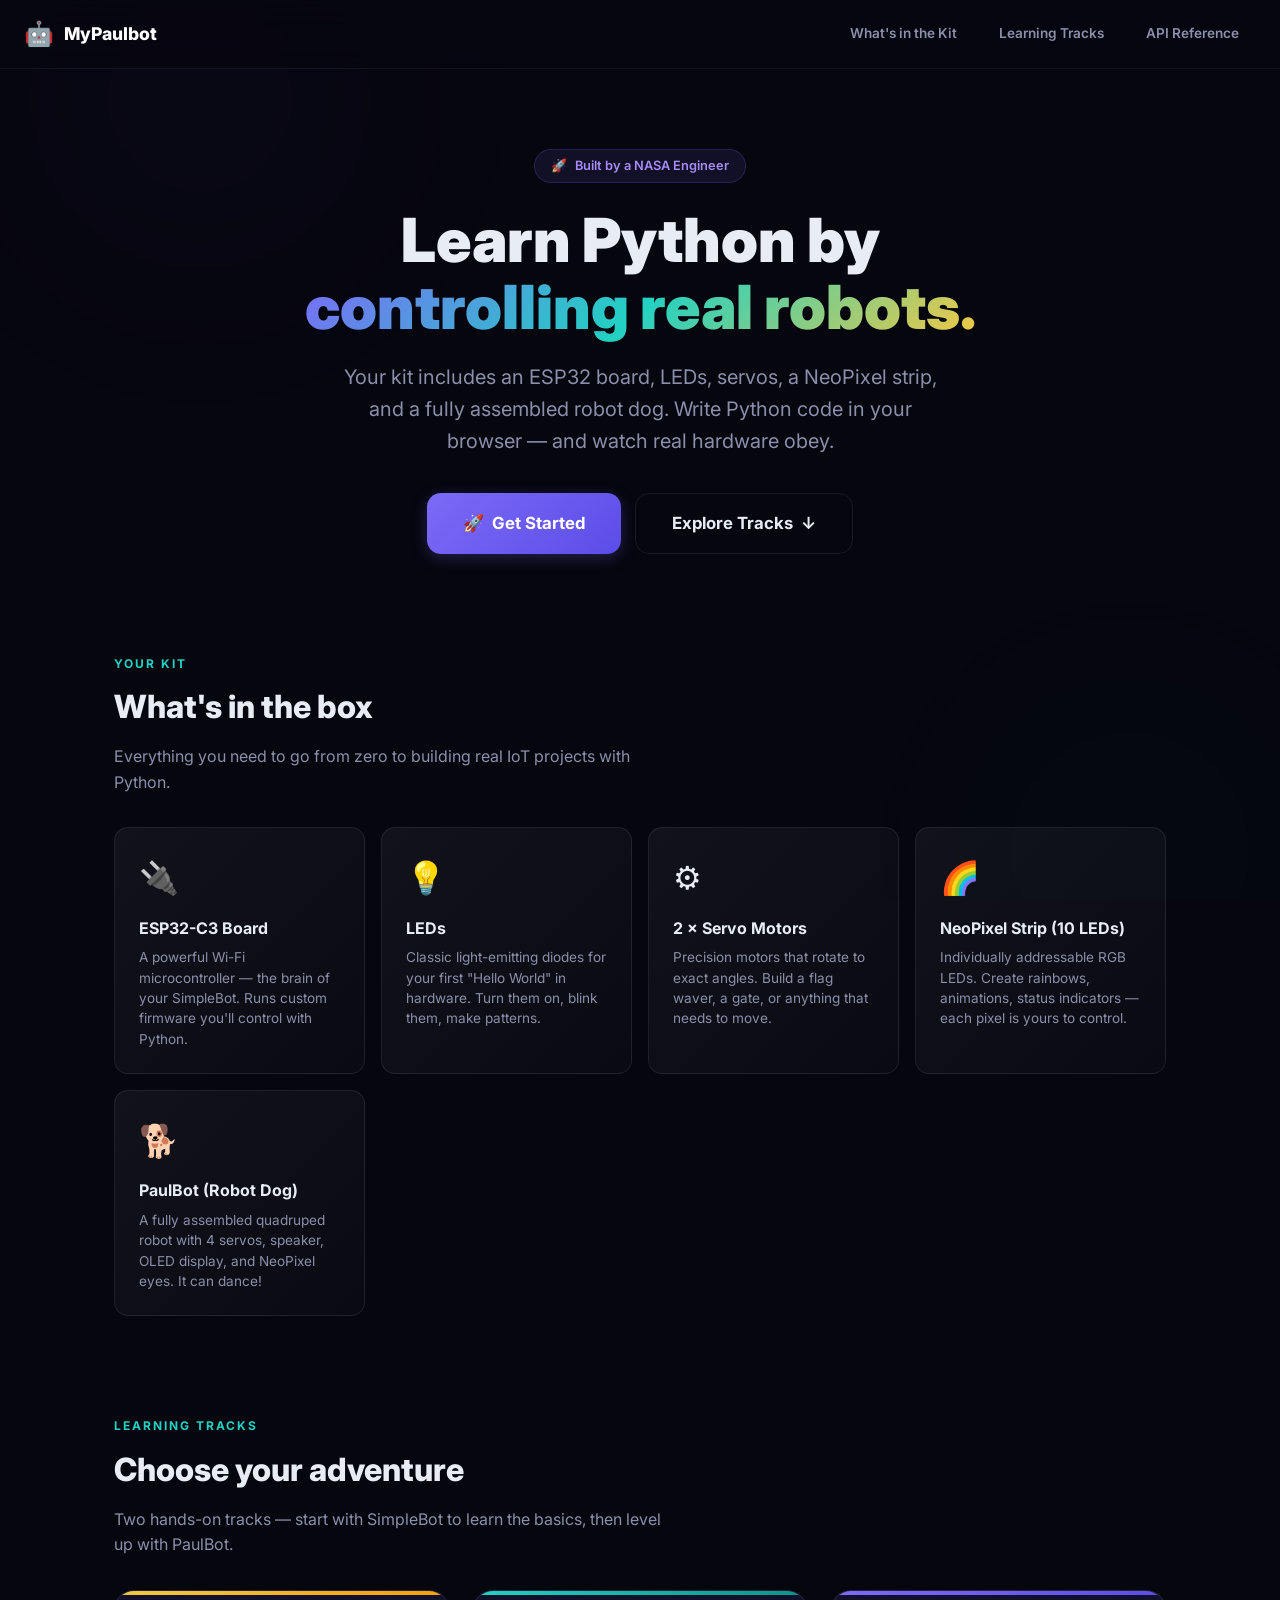
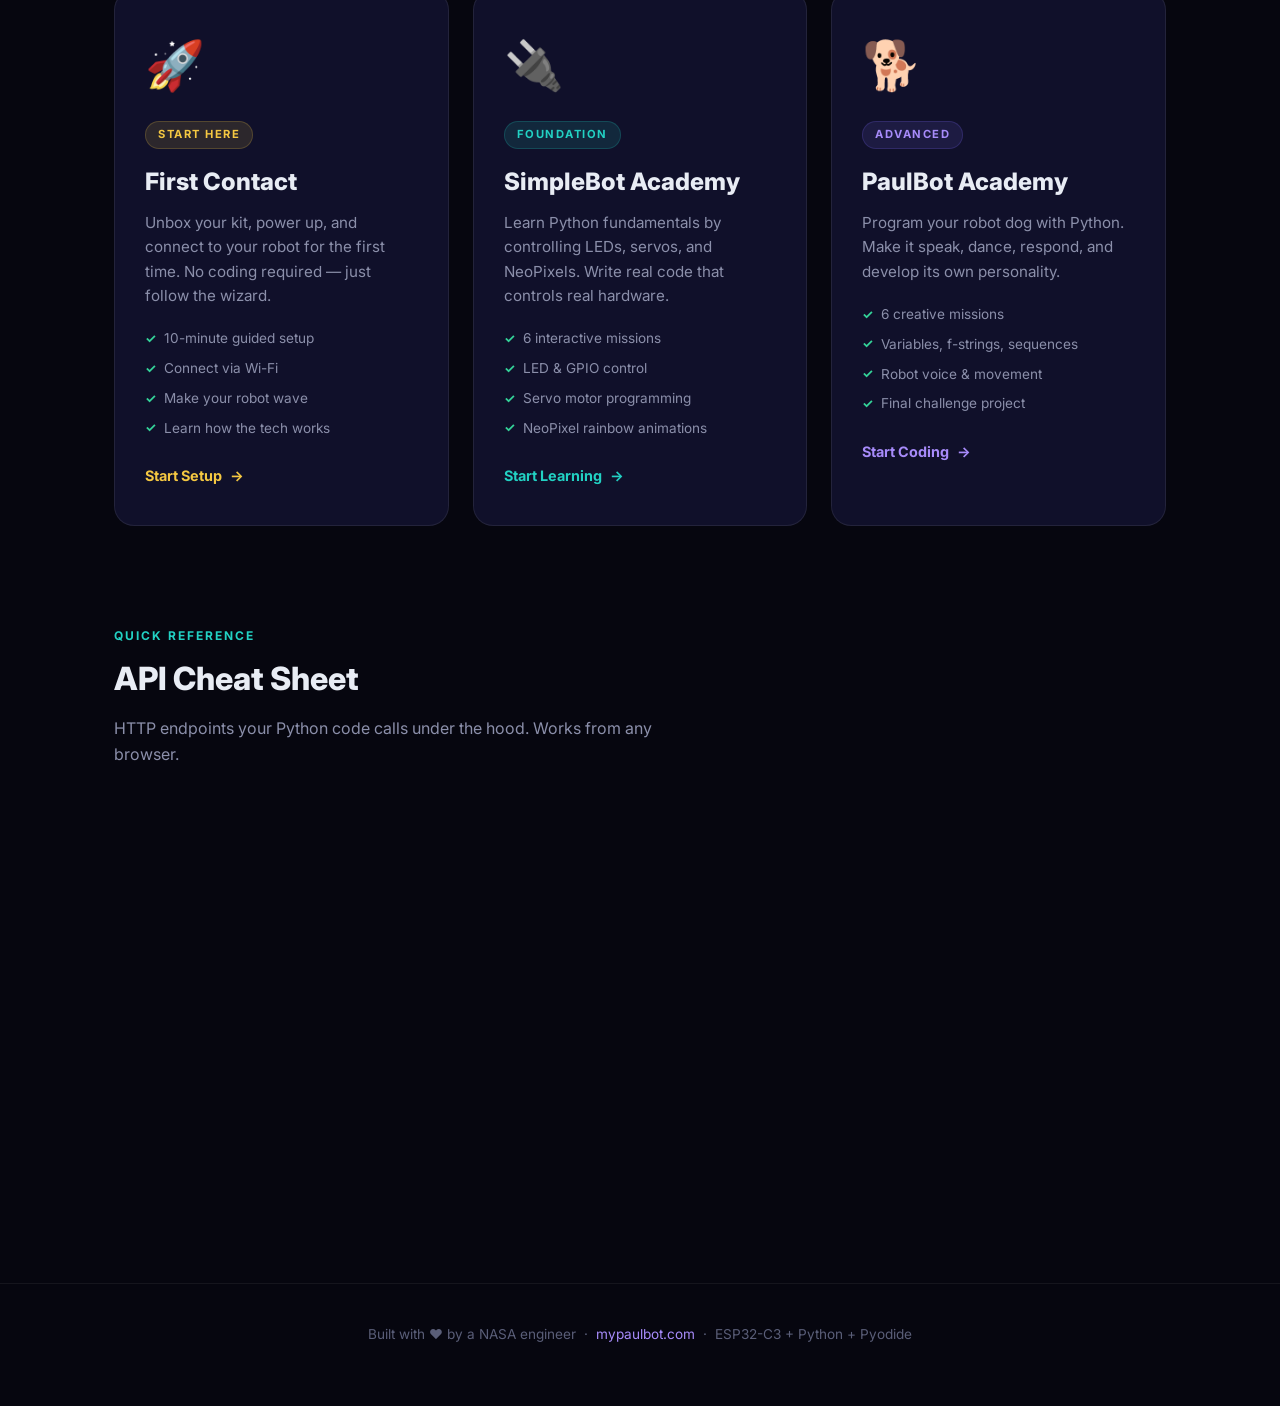
==== index.html @ e594372e "claude opus push" ====
<!DOCTYPE html>
<html lang="en">
<head>
  <meta charset="UTF-8">
  <meta name="viewport" content="width=device-width, initial-scale=1.0">
  <meta name="description" content="MyPaulbot — Learn Python by controlling real robots. A hands-on STEM kit with LEDs, servos, NeoPixels, and a robot dog. Built by a NASA engineer.">
  <title>MyPaulbot — Learn Python with Real Robots</title>
  <link rel="stylesheet" href="styles.css">
  <link rel="icon" href="data:image/svg+xml,<svg xmlns='http://www.w3.org/2000/svg' viewBox='0 0 100 100'><text y='.9em' font-size='90'>🤖</text></svg>">
</head>
<body>

  <!-- Animated background -->
  <div class="bg-stars" aria-hidden="true"></div>
  <div class="float-dots" id="float-dots" aria-hidden="true"></div>

  <!-- ====== NAV ====== -->
  <nav class="hub-nav" id="hub-nav">
    <div class="hub-nav-brand">
      <span class="logo-icon">🤖</span>
      <span>MyPaulbot</span>
    </div>
    <div class="hub-nav-links">
      <a href="#kit" class="hub-nav-link">What's in the Kit</a>
      <a href="#tracks" class="hub-nav-link">Learning Tracks</a>
      <a href="#api" class="hub-nav-link">API Reference</a>
    </div>
  </nav>

  <div class="hub-container">

    <!-- ====== HERO ====== -->
    <section class="hero" id="hero">
      <div class="hero-badge">
        <span>🚀</span> Built by a NASA Engineer
      </div>

      <h1 class="hero-title">
        Learn Python by<br>
        <span class="gradient-text">controlling real robots.</span>
      </h1>

      <p class="hero-subtitle">
        Your kit includes an ESP32 board, LEDs, servos, a NeoPixel strip, and a fully assembled robot dog.
        Write Python code in your browser — and watch real hardware obey.
      </p>

      <div class="hero-cta-row">
        <a href="onboarding/index.html" class="btn btn-primary btn-large btn-pulse" id="btn-get-started">
          <span>🚀</span> Get Started
        </a>
        <a href="#tracks" class="btn btn-outline btn-large">
          Explore Tracks <span>↓</span>
        </a>
      </div>
    </section>

    <!-- ====== KIT INVENTORY ====== -->
    <section class="kit-section" id="kit" data-reveal>
      <div class="section-label">Your Kit</div>
      <h2 class="section-title">What's in the box</h2>
      <p class="section-subtitle">Everything you need to go from zero to building real IoT projects with Python.</p>

      <div class="kit-grid">
        <div class="kit-card" data-reveal>
          <div class="kit-card-icon">🔌</div>
          <div class="kit-card-title">ESP32-C3 Board</div>
          <div class="kit-card-desc">A powerful Wi-Fi microcontroller — the brain of your SimpleBot. Runs custom firmware you'll control with Python.</div>
        </div>
        <div class="kit-card" data-reveal>
          <div class="kit-card-icon">💡</div>
          <div class="kit-card-title">LEDs</div>
          <div class="kit-card-desc">Classic light-emitting diodes for your first "Hello World" in hardware. Turn them on, blink them, make patterns.</div>
        </div>
        <div class="kit-card" data-reveal>
          <div class="kit-card-icon">⚙️</div>
          <div class="kit-card-title">2 × Servo Motors</div>
          <div class="kit-card-desc">Precision motors that rotate to exact angles. Build a flag waver, a gate, or anything that needs to move.</div>
        </div>
        <div class="kit-card" data-reveal>
          <div class="kit-card-icon">🌈</div>
          <div class="kit-card-title">NeoPixel Strip (10 LEDs)</div>
          <div class="kit-card-desc">Individually addressable RGB LEDs. Create rainbows, animations, status indicators — each pixel is yours to control.</div>
        </div>
        <div class="kit-card" data-reveal>
          <div class="kit-card-icon">🐕</div>
          <div class="kit-card-title">PaulBot (Robot Dog)</div>
          <div class="kit-card-desc">A fully assembled quadruped robot with 4 servos, speaker, OLED display, and NeoPixel eyes. It can dance!</div>
        </div>
      </div>
    </section>

    <!-- ====== LEARNING TRACKS ====== -->
    <section class="tracks-section" id="tracks" data-reveal>
      <div class="section-label">Learning Tracks</div>
      <h2 class="section-title">Choose your adventure</h2>
      <p class="section-subtitle">Two hands-on tracks — start with SimpleBot to learn the basics, then level up with PaulBot.</p>

      <div class="tracks-grid">

        <!-- Track: First Contact -->
        <a href="onboarding/index.html" class="track-card track-card--onboarding" data-reveal>
          <span class="track-card-emoji">🚀</span>
          <span class="track-card-badge">Start Here</span>
          <h3 class="track-card-title">First Contact</h3>
          <p class="track-card-desc">
            Unbox your kit, power up, and connect to your robot for the first time. No coding required — just follow the wizard.
          </p>
          <ul class="track-card-features">
            <li>10-minute guided setup</li>
            <li>Connect via Wi-Fi</li>
            <li>Make your robot wave</li>
            <li>Learn how the tech works</li>
          </ul>
          <span class="track-card-cta">Start Setup <span>→</span></span>
        </a>

        <!-- Track: SimpleBot -->
        <a href="simplebot/index.html" class="track-card track-card--simplebot" data-reveal>
          <span class="track-card-emoji">🔌</span>
          <span class="track-card-badge">Foundation</span>
          <h3 class="track-card-title">SimpleBot Academy</h3>
          <p class="track-card-desc">
            Learn Python fundamentals by controlling LEDs, servos, and NeoPixels. Write real code that controls real hardware.
          </p>
          <ul class="track-card-features">
            <li>6 interactive missions</li>
            <li>LED & GPIO control</li>
            <li>Servo motor programming</li>
            <li>NeoPixel rainbow animations</li>
          </ul>
          <span class="track-card-cta">Start Learning <span>→</span></span>
        </a>

        <!-- Track: PaulBot -->
        <a href="paulbot/index.html" class="track-card track-card--paulbot" data-reveal>
          <span class="track-card-emoji">🐕</span>
          <span class="track-card-badge">Advanced</span>
          <h3 class="track-card-title">PaulBot Academy</h3>
          <p class="track-card-desc">
            Program your robot dog with Python. Make it speak, dance, respond, and develop its own personality.
          </p>
          <ul class="track-card-features">
            <li>6 creative missions</li>
            <li>Variables, f-strings, sequences</li>
            <li>Robot voice & movement</li>
            <li>Final challenge project</li>
          </ul>
          <span class="track-card-cta">Start Coding <span>→</span></span>
        </a>

      </div>
    </section>

    <!-- ====== API QUICK REFERENCE ====== -->
    <section class="api-section" id="api" data-reveal>
      <div class="section-label">Quick Reference</div>
      <h2 class="section-title">API Cheat Sheet</h2>
      <p class="section-subtitle">HTTP endpoints your Python code calls under the hood. Works from any browser.</p>

      <div class="api-grid">
        <div class="api-card" data-reveal>
          <div class="api-card-title">💡 LED Control</div>
          <ul class="api-card-list">
            <li><code>GET /l1on</code> — Turn LED on</li>
            <li><code>GET /l1off</code> — Turn LED off</li>
            <li><code>GET /toggle</code> — Toggle LED</li>
          </ul>
        </div>
        <div class="api-card" data-reveal>
          <div class="api-card-title">⚙️ Servo Control</div>
          <ul class="api-card-list">
            <li><code>GET /servo?num=1&amp;angle=90</code> — Move servo</li>
            <li><code>GET /s1on</code> / <code>GET /s1off</code> — Quick action</li>
            <li><code>GET /s1_120</code> — Set angle directly</li>
          </ul>
        </div>
        <div class="api-card" data-reveal>
          <div class="api-card-title">🌈 NeoPixel</div>
          <ul class="api-card-list">
            <li><code>GET /neopixel?pixel=0&amp;r=255&amp;g=0&amp;b=0</code></li>
            <li><code>GET /neopixel_all?r=0&amp;g=255&amp;b=0</code></li>
            <li><code>GET /neopixel_clear</code></li>
          </ul>
        </div>
        <div class="api-card" data-reveal>
          <div class="api-card-title">🕒 Scheduling</div>
          <ul class="api-card-list">
            <li><code>GET /schedule?action=toggle&amp;delay=5</code></li>
            <li><code>GET /schedule?action=l1on&amp;at=1714000000</code></li>
            <li><code>GET /status</code> / <code>GET /time</code></li>
          </ul>
        </div>
      </div>
    </section>

  </div><!-- end .hub-container -->

  <!-- ====== FOOTER ====== -->
  <footer class="hub-footer">
    <p class="hub-footer-text">
      Built with ❤️ by a NASA engineer &nbsp;·&nbsp; 
      <a href="https://mypaulbot.com">mypaulbot.com</a> &nbsp;·&nbsp; 
      ESP32-C3 + Python + Pyodide
    </p>
  </footer>

  <script src="app.js"></script>
</body>
</html>
---- styles.css ----
/* ═══════════════════════════════════════════════════════════
   MyPaulbot.com — Shared Design System
   Deep-space dark theme · Premium typography · Glassmorphism
   ═══════════════════════════════════════════════════════════ */

/* ── Fonts ───────────────────────────────────────────────── */
@import url('https://fonts.googleapis.com/css2?family=Inter:wght@400;500;600;700;800;900&family=JetBrains+Mono:wght@400;500;600&display=swap');

/* ── Design Tokens ───────────────────────────────────────── */
:root {
  /* Palette */
  --bg-deep:        #06060f;
  --bg-primary:     #0a0a1a;
  --bg-surface:     #10102a;
  --bg-card:        #13133a;
  --bg-hover:       #1a1a4a;
  --bg-input:       #0d0d24;

  --border-subtle:  rgba(255, 255, 255, 0.06);
  --border-card:    rgba(255, 255, 255, 0.08);
  --border-focus:   rgba(124, 106, 247, 0.5);

  --text-primary:   #e8ecf4;
  --text-secondary: #8b8faa;
  --text-muted:     #5a5e78;
  --text-bright:    #ffffff;

  --accent-purple:  #7c6af7;
  --accent-purple-light: #a78bfa;
  --accent-purple-dark:  #5b4de8;
  --accent-teal:    #22d1c3;
  --accent-teal-light:   #5eead4;
  --accent-teal-dark:    #0d9488;
  --accent-gold:    #f5c842;
  --accent-gold-light:   #fde68a;
  --accent-pink:    #f472b6;
  --accent-green:   #34d399;
  --accent-red:     #f87171;

  --gradient-hero:     linear-gradient(135deg, #7c6af7 0%, #22d1c3 50%, #f5c842 100%);
  --gradient-button:   linear-gradient(135deg, #7c6af7, #5b4de8);
  --gradient-teal:     linear-gradient(135deg, #22d1c3, #0d9488);
  --gradient-gold:     linear-gradient(135deg, #f5c842, #f59e0b);
  --gradient-glass:    linear-gradient(135deg, rgba(255,255,255,0.05), rgba(255,255,255,0.02));

  --shadow-sm:   0 2px 8px rgba(0, 0, 0, 0.3);
  --shadow-md:   0 4px 20px rgba(0, 0, 0, 0.4);
  --shadow-lg:   0 8px 40px rgba(0, 0, 0, 0.5);
  --shadow-glow-purple: 0 0 30px rgba(124, 106, 247, 0.15);
  --shadow-glow-teal:   0 0 30px rgba(34, 209, 195, 0.15);

  --radius-sm: 8px;
  --radius-md: 14px;
  --radius-lg: 20px;
  --radius-xl: 28px;

  --font-body: 'Inter', system-ui, -apple-system, sans-serif;
  --font-mono: 'JetBrains Mono', 'Fira Code', monospace;

  --transition-fast: 0.15s ease;
  --transition-base: 0.25s ease;
  --transition-slow: 0.4s cubic-bezier(0.4, 0, 0.2, 1);
}

/* ── Reset & Base ────────────────────────────────────────── */
*, *::before, *::after {
  box-sizing: border-box;
  margin: 0;
  padding: 0;
}

html {
  font-size: 16px;
  -webkit-font-smoothing: antialiased;
  -moz-osx-font-smoothing: grayscale;
  scroll-behavior: smooth;
}

body {
  font-family: var(--font-body);
  background: var(--bg-deep);
  color: var(--text-primary);
  line-height: 1.6;
  min-height: 100vh;
  overflow-x: hidden;
}

a {
  color: var(--accent-teal);
  text-decoration: none;
  transition: color var(--transition-fast);
}
a:hover { color: var(--accent-teal-light); }

code {
  font-family: var(--font-mono);
  background: rgba(124, 106, 247, 0.12);
  color: var(--accent-purple-light);
  padding: 2px 7px;
  border-radius: 5px;
  font-size: 0.88em;
}

/* ── Animated Background ─────────────────────────────────── */
.bg-stars {
  position: fixed;
  inset: 0;
  z-index: 0;
  pointer-events: none;
  overflow: hidden;
}

.bg-stars::before,
.bg-stars::after {
  content: '';
  position: absolute;
  border-radius: 50%;
  filter: blur(100px);
  opacity: 0.3;
  animation: float-orb 20s ease-in-out infinite alternate;
}

.bg-stars::before {
  width: 600px; height: 600px;
  background: radial-gradient(circle, rgba(124,106,247,0.15), transparent 70%);
  top: -200px; left: -100px;
}

.bg-stars::after {
  width: 500px; height: 500px;
  background: radial-gradient(circle, rgba(34,209,195,0.12), transparent 70%);
  bottom: -200px; right: -100px;
  animation-delay: -10s;
}

@keyframes float-orb {
  0%   { transform: translate(0, 0) scale(1); }
  100% { transform: translate(80px, 60px) scale(1.2); }
}

/* ── Floating Dots ───────────────────────────────────────── */
.float-dots {
  position: fixed;
  inset: 0;
  z-index: 0;
  pointer-events: none;
}

.float-dot {
  position: absolute;
  width: 3px; height: 3px;
  background: rgba(255, 255, 255, 0.15);
  border-radius: 50%;
  animation: drift linear infinite;
}

@keyframes drift {
  0%   { transform: translateY(100vh) scale(0); opacity: 0; }
  10%  { opacity: 1; }
  90%  { opacity: 1; }
  100% { transform: translateY(-20px) scale(1); opacity: 0; }
}

/* ── Layout ──────────────────────────────────────────────── */
.hub-container {
  position: relative;
  z-index: 1;
  max-width: 1100px;
  margin: 0 auto;
  padding: 0 24px;
}

/* ── Navigation Bar ──────────────────────────────────────── */
.hub-nav {
  position: sticky;
  top: 0;
  z-index: 100;
  backdrop-filter: blur(20px) saturate(1.4);
  -webkit-backdrop-filter: blur(20px) saturate(1.4);
  background: rgba(6, 6, 15, 0.7);
  border-bottom: 1px solid var(--border-subtle);
  padding: 14px 24px;
  display: flex;
  align-items: center;
  justify-content: space-between;
}

.hub-nav-brand {
  display: flex;
  align-items: center;
  gap: 10px;
  font-weight: 800;
  font-size: 1.1rem;
  color: var(--text-bright);
}

.hub-nav-brand .logo-icon {
  font-size: 1.5rem;
}

.hub-nav-links {
  display: flex;
  gap: 8px;
}

.hub-nav-link {
  padding: 8px 16px;
  border-radius: var(--radius-sm);
  font-size: 0.85rem;
  font-weight: 600;
  color: var(--text-secondary);
  transition: all var(--transition-fast);
  border: 1px solid transparent;
}

.hub-nav-link:hover {
  color: var(--text-primary);
  background: rgba(255,255,255,0.05);
}

.hub-nav-link.active {
  color: var(--accent-purple-light);
  border-color: var(--border-focus);
  background: rgba(124, 106, 247, 0.08);
}

/* ── Hero Section ────────────────────────────────────────── */
.hero {
  text-align: center;
  padding: 80px 0 60px;
}

.hero-badge {
  display: inline-flex;
  align-items: center;
  gap: 8px;
  background: rgba(124, 106, 247, 0.1);
  border: 1px solid rgba(124, 106, 247, 0.2);
  padding: 6px 16px;
  border-radius: 100px;
  font-size: 0.8rem;
  font-weight: 600;
  color: var(--accent-purple-light);
  margin-bottom: 24px;
  animation: fade-in 0.8s ease both;
}

.hero-title {
  font-size: clamp(2.2rem, 6vw, 3.8rem);
  font-weight: 900;
  line-height: 1.1;
  margin-bottom: 20px;
  animation: fade-in-up 0.8s ease 0.1s both;
}

.hero-title .gradient-text {
  background: var(--gradient-hero);
  -webkit-background-clip: text;
  -webkit-text-fill-color: transparent;
  background-clip: text;
}

.hero-subtitle {
  font-size: clamp(1rem, 2.5vw, 1.25rem);
  color: var(--text-secondary);
  max-width: 600px;
  margin: 0 auto 36px;
  animation: fade-in-up 0.8s ease 0.2s both;
}

.hero-cta-row {
  display: flex;
  justify-content: center;
  gap: 14px;
  flex-wrap: wrap;
  animation: fade-in-up 0.8s ease 0.3s both;
}

@keyframes fade-in {
  from { opacity: 0; }
  to   { opacity: 1; }
}

@keyframes fade-in-up {
  from { opacity: 0; transform: translateY(20px); }
  to   { opacity: 1; transform: translateY(0); }
}

/* ── Kit Inventory ───────────────────────────────────────── */
.kit-section {
  padding: 40px 0 60px;
}

.section-label {
  font-size: 0.75rem;
  font-weight: 700;
  text-transform: uppercase;
  letter-spacing: 2px;
  color: var(--accent-teal);
  margin-bottom: 8px;
}

.section-title {
  font-size: clamp(1.5rem, 3.5vw, 2rem);
  font-weight: 800;
  margin-bottom: 12px;
}

.section-subtitle {
  color: var(--text-secondary);
  margin-bottom: 32px;
  max-width: 550px;
}

.kit-grid {
  display: grid;
  grid-template-columns: repeat(auto-fit, minmax(220px, 1fr));
  gap: 16px;
}

.kit-card {
  background: var(--gradient-glass);
  border: 1px solid var(--border-card);
  border-radius: var(--radius-md);
  padding: 24px;
  transition: all var(--transition-base);
  position: relative;
  overflow: hidden;
}

.kit-card::before {
  content: '';
  position: absolute;
  top: 0; left: 0; right: 0;
  height: 3px;
  background: var(--gradient-hero);
  opacity: 0;
  transition: opacity var(--transition-base);
}

.kit-card:hover {
  border-color: rgba(124, 106, 247, 0.2);
  transform: translateY(-4px);
  box-shadow: var(--shadow-glow-purple);
}

.kit-card:hover::before { opacity: 1; }

.kit-card-icon {
  font-size: 2rem;
  margin-bottom: 12px;
}

.kit-card-title {
  font-weight: 700;
  font-size: 1rem;
  margin-bottom: 6px;
}

.kit-card-desc {
  font-size: 0.85rem;
  color: var(--text-secondary);
  line-height: 1.5;
}

/* ── Track Cards ─────────────────────────────────────────── */
.tracks-section {
  padding: 40px 0 60px;
}

.tracks-grid {
  display: grid;
  grid-template-columns: repeat(auto-fit, minmax(320px, 1fr));
  gap: 24px;
}

.track-card {
  position: relative;
  background: var(--bg-surface);
  border: 1px solid var(--border-card);
  border-radius: var(--radius-lg);
  padding: 36px 30px;
  overflow: hidden;
  transition: all var(--transition-slow);
  cursor: pointer;
  text-decoration: none;
  color: inherit;
  display: block;
}

.track-card::before {
  content: '';
  position: absolute;
  top: 0; left: 0; right: 0;
  height: 4px;
  transition: height var(--transition-slow);
}

.track-card--simplebot::before { background: var(--gradient-teal); }
.track-card--paulbot::before { background: var(--gradient-button); }
.track-card--onboarding::before { background: var(--gradient-gold); }

.track-card:hover {
  transform: translateY(-6px);
  border-color: rgba(255, 255, 255, 0.12);
}

.track-card:hover::before { height: 6px; }

.track-card--simplebot:hover { box-shadow: var(--shadow-glow-teal); }
.track-card--paulbot:hover { box-shadow: var(--shadow-glow-purple); }

.track-card-emoji {
  font-size: 3rem;
  margin-bottom: 16px;
  display: block;
}

.track-card-badge {
  display: inline-block;
  font-size: 0.7rem;
  font-weight: 700;
  text-transform: uppercase;
  letter-spacing: 1.5px;
  padding: 4px 12px;
  border-radius: 100px;
  margin-bottom: 14px;
}

.track-card--simplebot .track-card-badge {
  background: rgba(34, 209, 195, 0.12);
  color: var(--accent-teal);
  border: 1px solid rgba(34, 209, 195, 0.2);
}

.track-card--paulbot .track-card-badge {
  background: rgba(124, 106, 247, 0.12);
  color: var(--accent-purple-light);
  border: 1px solid rgba(124, 106, 247, 0.2);
}

.track-card--onboarding .track-card-badge {
  background: rgba(245, 200, 66, 0.12);
  color: var(--accent-gold);
  border: 1px solid rgba(245, 200, 66, 0.2);
}

.track-card-title {
  font-size: 1.5rem;
  font-weight: 800;
  margin-bottom: 10px;
}

.track-card-desc {
  color: var(--text-secondary);
  font-size: 0.95rem;
  margin-bottom: 20px;
  line-height: 1.6;
}

.track-card-features {
  list-style: none;
  display: flex;
  flex-direction: column;
  gap: 8px;
  margin-bottom: 24px;
}

.track-card-features li {
  font-size: 0.85rem;
  color: var(--text-secondary);
  display: flex;
  align-items: center;
  gap: 8px;
}

.track-card-features li::before {
  content: '✓';
  color: var(--accent-green);
  font-weight: 700;
  font-size: 0.8rem;
}

.track-card-cta {
  display: inline-flex;
  align-items: center;
  gap: 8px;
  font-weight: 700;
  font-size: 0.9rem;
  color: var(--accent-teal);
  transition: gap var(--transition-fast);
}

.track-card--paulbot .track-card-cta { color: var(--accent-purple-light); }
.track-card--onboarding .track-card-cta { color: var(--accent-gold); }

.track-card:hover .track-card-cta { gap: 14px; }

/* ── API Cheat Sheet ─────────────────────────────────────── */
.api-section {
  padding: 40px 0 60px;
}

.api-grid {
  display: grid;
  grid-template-columns: repeat(auto-fit, minmax(300px, 1fr));
  gap: 16px;
}

.api-card {
  background: var(--bg-surface);
  border: 1px solid var(--border-card);
  border-radius: var(--radius-md);
  padding: 24px;
}

.api-card-title {
  font-weight: 700;
  font-size: 0.95rem;
  margin-bottom: 12px;
  display: flex;
  align-items: center;
  gap: 8px;
}

.api-card-list {
  list-style: none;
  display: flex;
  flex-direction: column;
  gap: 6px;
}

.api-card-list li {
  font-family: var(--font-mono);
  font-size: 0.8rem;
  color: var(--text-secondary);
  padding: 4px 0;
}

.api-card-list code {
  color: var(--accent-teal);
  background: none;
  padding: 0;
}

/* ── Buttons ─────────────────────────────────────────────── */
.btn {
  display: inline-flex;
  align-items: center;
  justify-content: center;
  gap: 8px;
  padding: 12px 28px;
  border: none;
  border-radius: var(--radius-sm);
  font-family: var(--font-body);
  font-size: 0.95rem;
  font-weight: 700;
  cursor: pointer;
  transition: all var(--transition-base);
  text-decoration: none;
  white-space: nowrap;
}

.btn-primary {
  background: var(--gradient-button);
  color: #fff;
  box-shadow: 0 4px 15px rgba(124, 106, 247, 0.25);
}
.btn-primary:hover {
  transform: translateY(-2px);
  box-shadow: 0 6px 25px rgba(124, 106, 247, 0.35);
  color: #fff;
}
.btn-primary:active {
  transform: scale(0.97);
}

.btn-teal {
  background: var(--gradient-teal);
  color: #fff;
  box-shadow: 0 4px 15px rgba(34, 209, 195, 0.2);
}
.btn-teal:hover {
  transform: translateY(-2px);
  box-shadow: 0 6px 25px rgba(34, 209, 195, 0.3);
  color: #fff;
}

.btn-outline {
  background: transparent;
  color: var(--text-primary);
  border: 1px solid var(--border-card);
}
.btn-outline:hover {
  background: rgba(255, 255, 255, 0.05);
  border-color: rgba(255, 255, 255, 0.15);
  color: var(--text-bright);
}

.btn-large {
  padding: 16px 36px;
  font-size: 1.05rem;
  border-radius: var(--radius-md);
}

.btn-pulse {
  animation: pulse-glow 2s ease-in-out infinite;
}

@keyframes pulse-glow {
  0%, 100% { box-shadow: 0 4px 15px rgba(124, 106, 247, 0.25); }
  50%      { box-shadow: 0 4px 30px rgba(124, 106, 247, 0.45); }
}

/* ── Footer ──────────────────────────────────────────────── */
.hub-footer {
  text-align: center;
  padding: 40px 24px 60px;
  border-top: 1px solid var(--border-subtle);
  margin-top: 40px;
}

.hub-footer-text {
  font-size: 0.85rem;
  color: var(--text-muted);
}

.hub-footer-text a {
  color: var(--accent-purple-light);
}

/* ── Scroll Reveal ───────────────────────────────────────── */
[data-reveal] {
  opacity: 0;
  transform: translateY(30px);
  transition: opacity 0.6s ease, transform 0.6s ease;
}

[data-reveal].visible {
  opacity: 1;
  transform: translateY(0);
}

/* ── Responsive ──────────────────────────────────────────── */
@media (max-width: 768px) {
  .hub-nav {
    padding: 12px 16px;
  }
  .hub-nav-links {
    display: none;
  }
  .hero {
    padding: 50px 0 40px;
  }
  .hero-cta-row {
    flex-direction: column;
    align-items: center;
  }
  .tracks-grid {
    grid-template-columns: 1fr;
  }
  .kit-grid {
    grid-template-columns: repeat(2, 1fr);
  }
}

@media (max-width: 480px) {
  .kit-grid {
    grid-template-columns: 1fr;
  }
}
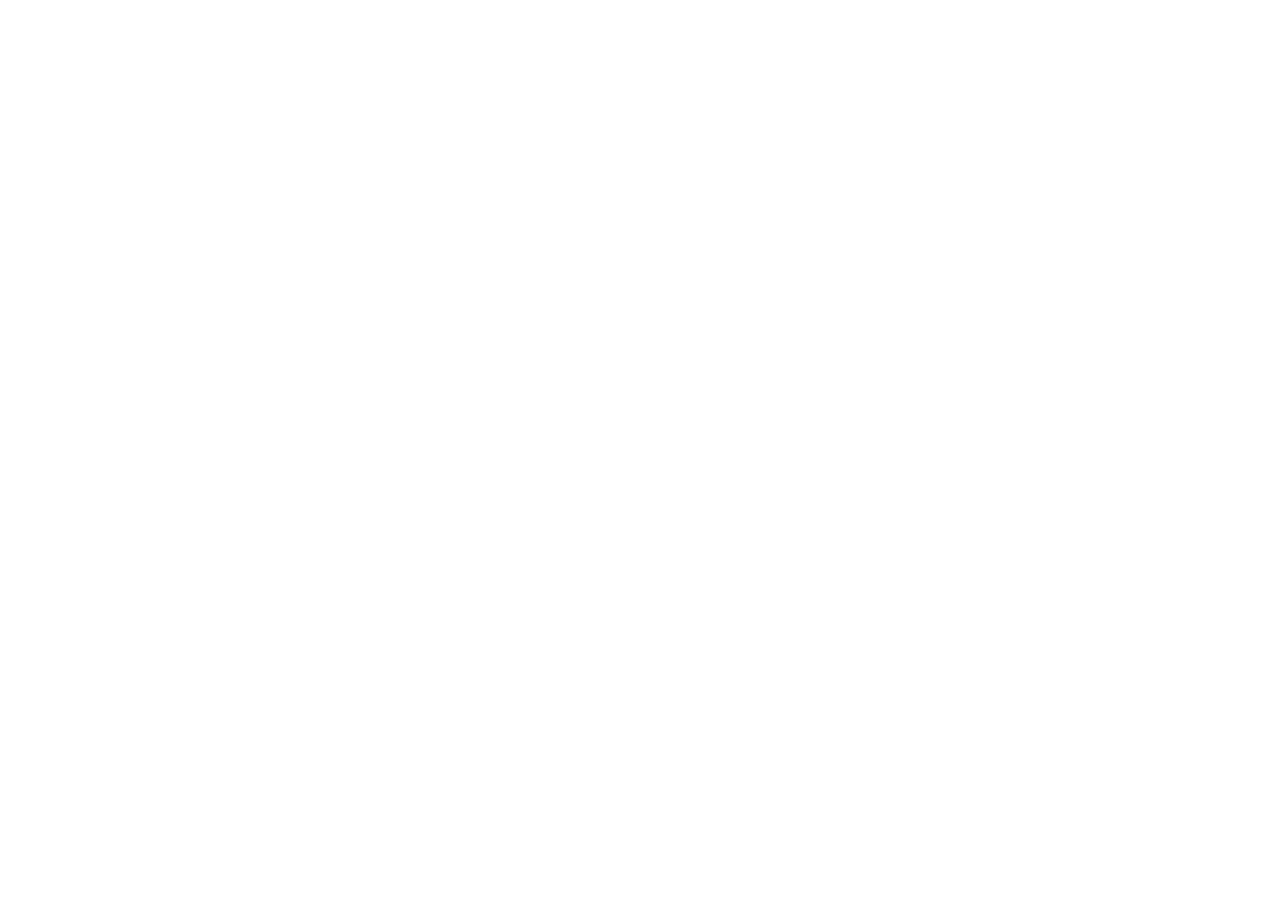
==== commit c5ee3fe8: "blank index.html" ====
--- a/index.html
+++ b/index.html
@@ -5,206 +5,5 @@
   <meta name="viewport" content="width=device-width, initial-scale=1.0">
   <meta name="description" content="MyPaulbot — Learn Python by controlling real robots. A hands-on STEM kit with LEDs, servos, NeoPixels, and a robot dog. Built by a NASA engineer.">
   <title>MyPaulbot — Learn Python with Real Robots</title>
-  <link rel="stylesheet" href="styles.css">
-  <link rel="icon" href="data:image/svg+xml,<svg xmlns='http://www.w3.org/2000/svg' viewBox='0 0 100 100'><text y='.9em' font-size='90'>🤖</text></svg>">
 </head>
-<body>
-
-  <!-- Animated background -->
-  <div class="bg-stars" aria-hidden="true"></div>
-  <div class="float-dots" id="float-dots" aria-hidden="true"></div>
-
-  <!-- ====== NAV ====== -->
-  <nav class="hub-nav" id="hub-nav">
-    <div class="hub-nav-brand">
-      <span class="logo-icon">🤖</span>
-      <span>MyPaulbot</span>
-    </div>
-    <div class="hub-nav-links">
-      <a href="#kit" class="hub-nav-link">What's in the Kit</a>
-      <a href="#tracks" class="hub-nav-link">Learning Tracks</a>
-      <a href="#api" class="hub-nav-link">API Reference</a>
-    </div>
-  </nav>
-
-  <div class="hub-container">
-
-    <!-- ====== HERO ====== -->
-    <section class="hero" id="hero">
-      <div class="hero-badge">
-        <span>🚀</span> Built by a NASA Engineer
-      </div>
-
-      <h1 class="hero-title">
-        Learn Python by<br>
-        <span class="gradient-text">controlling real robots.</span>
-      </h1>
-
-      <p class="hero-subtitle">
-        Your kit includes an ESP32 board, LEDs, servos, a NeoPixel strip, and a fully assembled robot dog.
-        Write Python code in your browser — and watch real hardware obey.
-      </p>
-
-      <div class="hero-cta-row">
-        <a href="onboarding/index.html" class="btn btn-primary btn-large btn-pulse" id="btn-get-started">
-          <span>🚀</span> Get Started
-        </a>
-        <a href="#tracks" class="btn btn-outline btn-large">
-          Explore Tracks <span>↓</span>
-        </a>
-      </div>
-    </section>
-
-    <!-- ====== KIT INVENTORY ====== -->
-    <section class="kit-section" id="kit" data-reveal>
-      <div class="section-label">Your Kit</div>
-      <h2 class="section-title">What's in the box</h2>
-      <p class="section-subtitle">Everything you need to go from zero to building real IoT projects with Python.</p>
-
-      <div class="kit-grid">
-        <div class="kit-card" data-reveal>
-          <div class="kit-card-icon">🔌</div>
-          <div class="kit-card-title">ESP32-C3 Board</div>
-          <div class="kit-card-desc">A powerful Wi-Fi microcontroller — the brain of your SimpleBot. Runs custom firmware you'll control with Python.</div>
-        </div>
-        <div class="kit-card" data-reveal>
-          <div class="kit-card-icon">💡</div>
-          <div class="kit-card-title">LEDs</div>
-          <div class="kit-card-desc">Classic light-emitting diodes for your first "Hello World" in hardware. Turn them on, blink them, make patterns.</div>
-        </div>
-        <div class="kit-card" data-reveal>
-          <div class="kit-card-icon">⚙️</div>
-          <div class="kit-card-title">2 × Servo Motors</div>
-          <div class="kit-card-desc">Precision motors that rotate to exact angles. Build a flag waver, a gate, or anything that needs to move.</div>
-        </div>
-        <div class="kit-card" data-reveal>
-          <div class="kit-card-icon">🌈</div>
-          <div class="kit-card-title">NeoPixel Strip (10 LEDs)</div>
-          <div class="kit-card-desc">Individually addressable RGB LEDs. Create rainbows, animations, status indicators — each pixel is yours to control.</div>
-        </div>
-        <div class="kit-card" data-reveal>
-          <div class="kit-card-icon">🐕</div>
-          <div class="kit-card-title">PaulBot (Robot Dog)</div>
-          <div class="kit-card-desc">A fully assembled quadruped robot with 4 servos, speaker, OLED display, and NeoPixel eyes. It can dance!</div>
-        </div>
-      </div>
-    </section>
-
-    <!-- ====== LEARNING TRACKS ====== -->
-    <section class="tracks-section" id="tracks" data-reveal>
-      <div class="section-label">Learning Tracks</div>
-      <h2 class="section-title">Choose your adventure</h2>
-      <p class="section-subtitle">Two hands-on tracks — start with SimpleBot to learn the basics, then level up with PaulBot.</p>
-
-      <div class="tracks-grid">
-
-        <!-- Track: First Contact -->
-        <a href="onboarding/index.html" class="track-card track-card--onboarding" data-reveal>
-          <span class="track-card-emoji">🚀</span>
-          <span class="track-card-badge">Start Here</span>
-          <h3 class="track-card-title">First Contact</h3>
-          <p class="track-card-desc">
-            Unbox your kit, power up, and connect to your robot for the first time. No coding required — just follow the wizard.
-          </p>
-          <ul class="track-card-features">
-            <li>10-minute guided setup</li>
-            <li>Connect via Wi-Fi</li>
-            <li>Make your robot wave</li>
-            <li>Learn how the tech works</li>
-          </ul>
-          <span class="track-card-cta">Start Setup <span>→</span></span>
-        </a>
-
-        <!-- Track: SimpleBot -->
-        <a href="simplebot/index.html" class="track-card track-card--simplebot" data-reveal>
-          <span class="track-card-emoji">🔌</span>
-          <span class="track-card-badge">Foundation</span>
-          <h3 class="track-card-title">SimpleBot Academy</h3>
-          <p class="track-card-desc">
-            Learn Python fundamentals by controlling LEDs, servos, and NeoPixels. Write real code that controls real hardware.
-          </p>
-          <ul class="track-card-features">
-            <li>6 interactive missions</li>
-            <li>LED & GPIO control</li>
-            <li>Servo motor programming</li>
-            <li>NeoPixel rainbow animations</li>
-          </ul>
-          <span class="track-card-cta">Start Learning <span>→</span></span>
-        </a>
-
-        <!-- Track: PaulBot -->
-        <a href="paulbot/index.html" class="track-card track-card--paulbot" data-reveal>
-          <span class="track-card-emoji">🐕</span>
-          <span class="track-card-badge">Advanced</span>
-          <h3 class="track-card-title">PaulBot Academy</h3>
-          <p class="track-card-desc">
-            Program your robot dog with Python. Make it speak, dance, respond, and develop its own personality.
-          </p>
-          <ul class="track-card-features">
-            <li>6 creative missions</li>
-            <li>Variables, f-strings, sequences</li>
-            <li>Robot voice & movement</li>
-            <li>Final challenge project</li>
-          </ul>
-          <span class="track-card-cta">Start Coding <span>→</span></span>
-        </a>
-
-      </div>
-    </section>
-
-    <!-- ====== API QUICK REFERENCE ====== -->
-    <section class="api-section" id="api" data-reveal>
-      <div class="section-label">Quick Reference</div>
-      <h2 class="section-title">API Cheat Sheet</h2>
-      <p class="section-subtitle">HTTP endpoints your Python code calls under the hood. Works from any browser.</p>
-
-      <div class="api-grid">
-        <div class="api-card" data-reveal>
-          <div class="api-card-title">💡 LED Control</div>
-          <ul class="api-card-list">
-            <li><code>GET /l1on</code> — Turn LED on</li>
-            <li><code>GET /l1off</code> — Turn LED off</li>
-            <li><code>GET /toggle</code> — Toggle LED</li>
-          </ul>
-        </div>
-        <div class="api-card" data-reveal>
-          <div class="api-card-title">⚙️ Servo Control</div>
-          <ul class="api-card-list">
-            <li><code>GET /servo?num=1&amp;angle=90</code> — Move servo</li>
-            <li><code>GET /s1on</code> / <code>GET /s1off</code> — Quick action</li>
-            <li><code>GET /s1_120</code> — Set angle directly</li>
-          </ul>
-        </div>
-        <div class="api-card" data-reveal>
-          <div class="api-card-title">🌈 NeoPixel</div>
-          <ul class="api-card-list">
-            <li><code>GET /neopixel?pixel=0&amp;r=255&amp;g=0&amp;b=0</code></li>
-            <li><code>GET /neopixel_all?r=0&amp;g=255&amp;b=0</code></li>
-            <li><code>GET /neopixel_clear</code></li>
-          </ul>
-        </div>
-        <div class="api-card" data-reveal>
-          <div class="api-card-title">🕒 Scheduling</div>
-          <ul class="api-card-list">
-            <li><code>GET /schedule?action=toggle&amp;delay=5</code></li>
-            <li><code>GET /schedule?action=l1on&amp;at=1714000000</code></li>
-            <li><code>GET /status</code> / <code>GET /time</code></li>
-          </ul>
-        </div>
-      </div>
-    </section>
-
-  </div><!-- end .hub-container -->
-
-  <!-- ====== FOOTER ====== -->
-  <footer class="hub-footer">
-    <p class="hub-footer-text">
-      Built with ❤️ by a NASA engineer &nbsp;·&nbsp; 
-      <a href="https://mypaulbot.com">mypaulbot.com</a> &nbsp;·&nbsp; 
-      ESP32-C3 + Python + Pyodide
-    </p>
-  </footer>
-
-  <script src="app.js"></script>
-</body>
 </html>
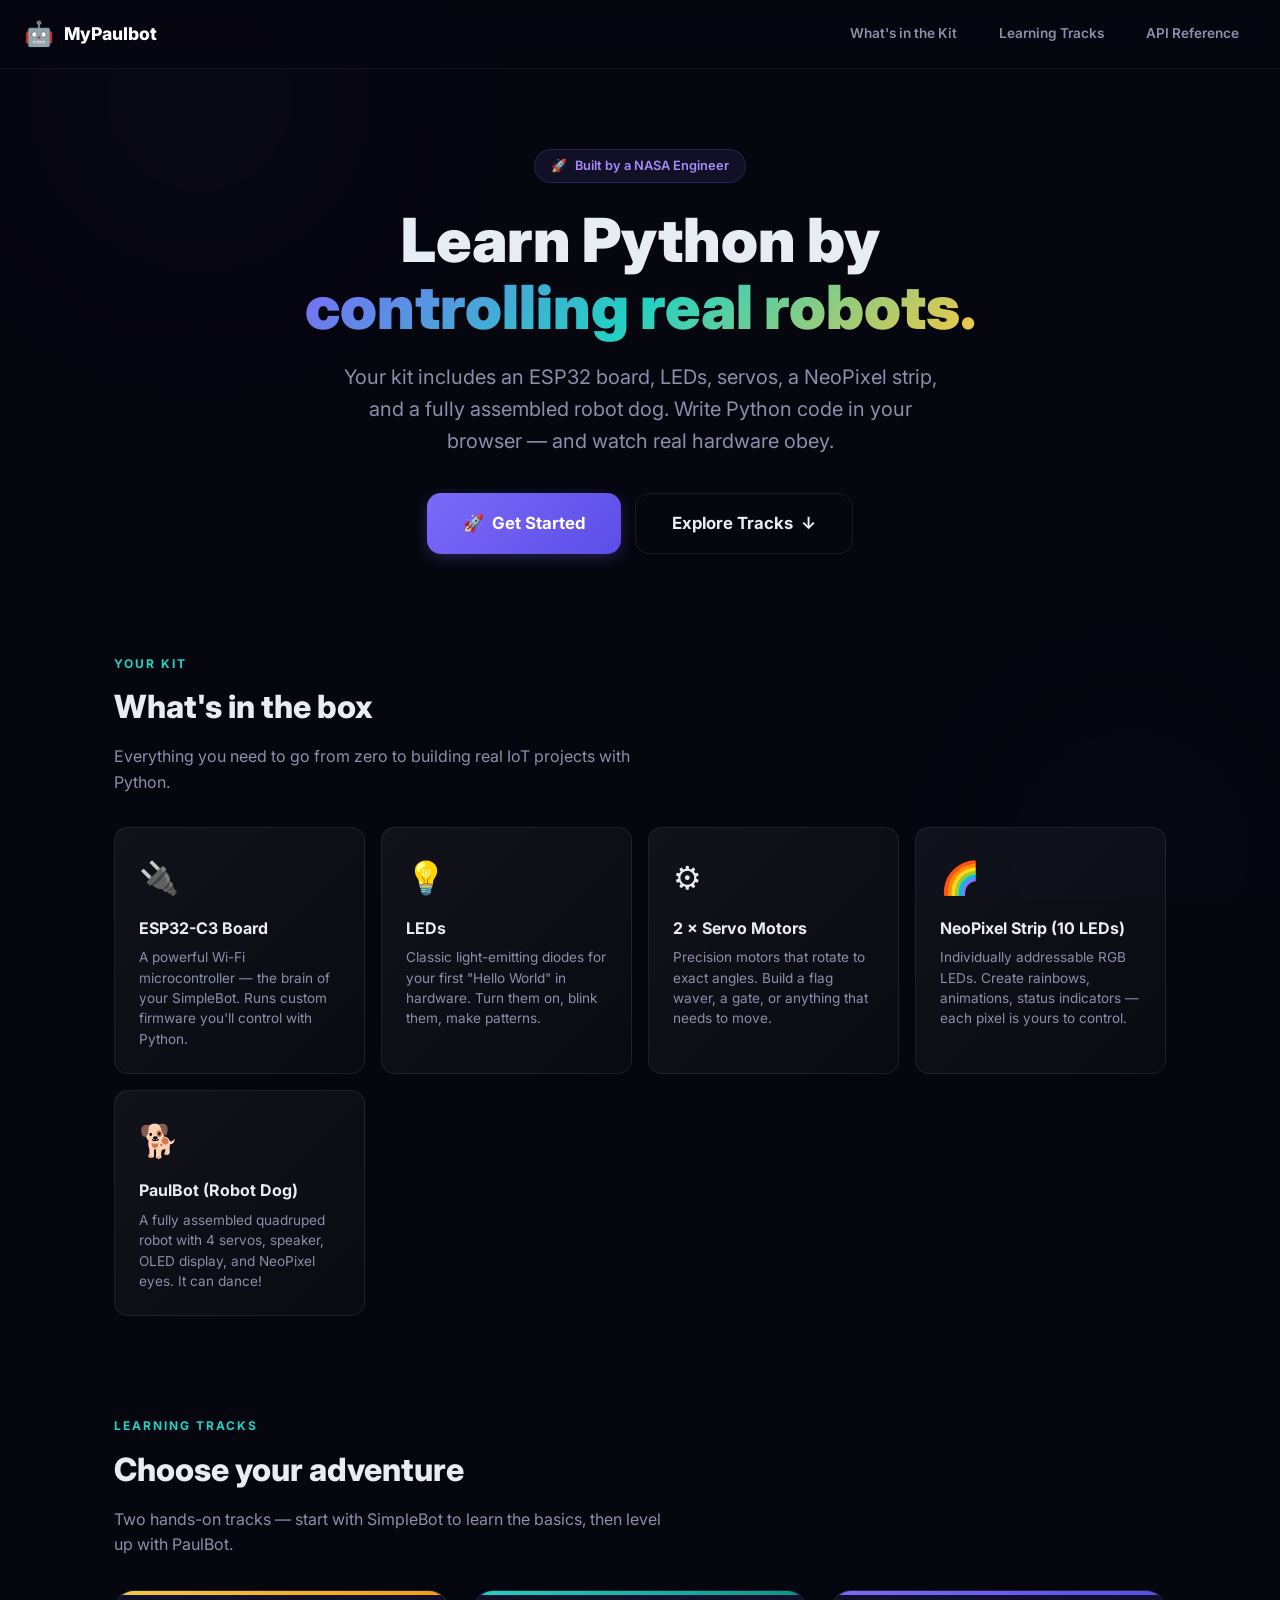
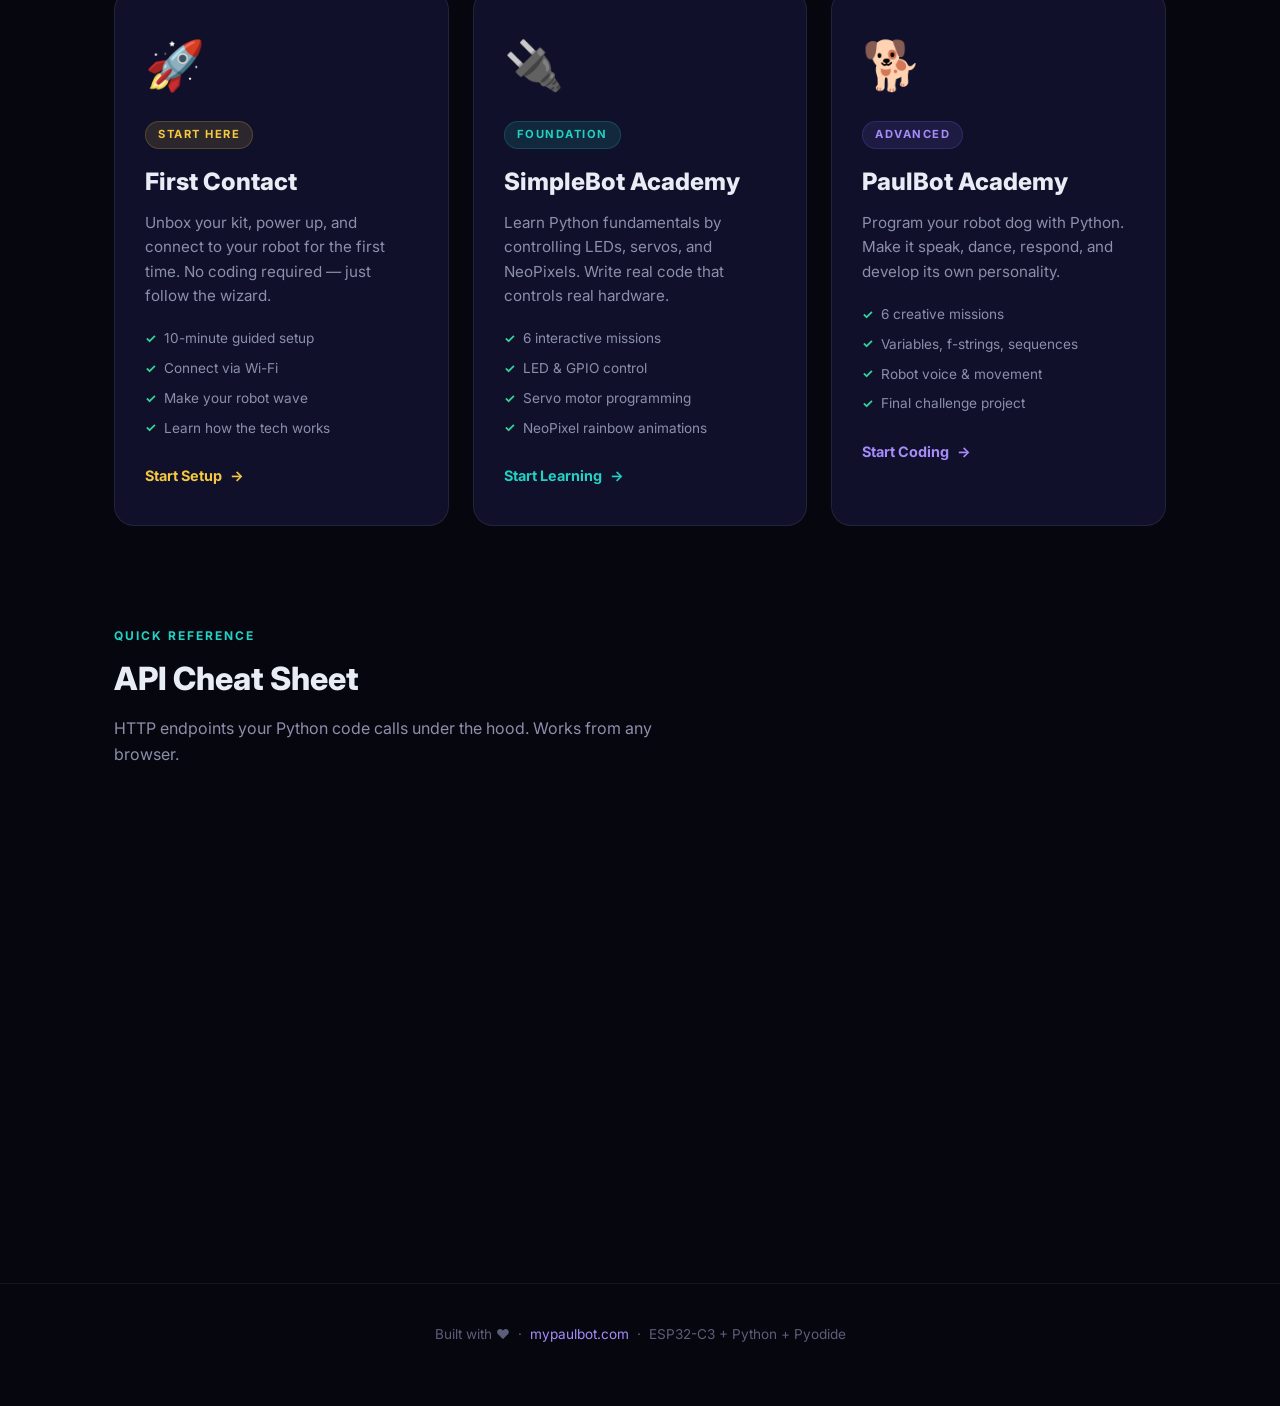
==== commit 3e7ff154: "added all folders" ====
--- a/index.html
+++ b/index.html
@@ -5,5 +5,206 @@
   <meta name="viewport" content="width=device-width, initial-scale=1.0">
   <meta name="description" content="MyPaulbot — Learn Python by controlling real robots. A hands-on STEM kit with LEDs, servos, NeoPixels, and a robot dog. Built by a NASA engineer.">
   <title>MyPaulbot — Learn Python with Real Robots</title>
+  <link rel="stylesheet" href="styles.css">
+  <link rel="icon" href="data:image/svg+xml,<svg xmlns='http://www.w3.org/2000/svg' viewBox='0 0 100 100'><text y='.9em' font-size='90'>🤖</text></svg>">
 </head>
+<body>
+
+  <!-- Animated background -->
+  <div class="bg-stars" aria-hidden="true"></div>
+  <div class="float-dots" id="float-dots" aria-hidden="true"></div>
+
+  <!-- ====== NAV ====== -->
+  <nav class="hub-nav" id="hub-nav">
+    <div class="hub-nav-brand">
+      <span class="logo-icon">🤖</span>
+      <span>MyPaulbot</span>
+    </div>
+    <div class="hub-nav-links">
+      <a href="#kit" class="hub-nav-link">What's in the Kit</a>
+      <a href="#tracks" class="hub-nav-link">Learning Tracks</a>
+      <a href="#api" class="hub-nav-link">API Reference</a>
+    </div>
+  </nav>
+
+  <div class="hub-container">
+
+    <!-- ====== HERO ====== -->
+    <section class="hero" id="hero">
+      <div class="hero-badge">
+        <span>🚀</span> Built by a NASA Engineer
+      </div>
+
+      <h1 class="hero-title">
+        Learn Python by<br>
+        <span class="gradient-text">controlling real robots.</span>
+      </h1>
+
+      <p class="hero-subtitle">
+        Your kit includes an ESP32 board, LEDs, servos, a NeoPixel strip, and a fully assembled robot dog.
+        Write Python code in your browser — and watch real hardware obey.
+      </p>
+
+      <div class="hero-cta-row">
+        <a href="onboarding/index.html" class="btn btn-primary btn-large btn-pulse" id="btn-get-started">
+          <span>🚀</span> Get Started
+        </a>
+        <a href="#tracks" class="btn btn-outline btn-large">
+          Explore Tracks <span>↓</span>
+        </a>
+      </div>
+    </section>
+
+    <!-- ====== KIT INVENTORY ====== -->
+    <section class="kit-section" id="kit" data-reveal>
+      <div class="section-label">Your Kit</div>
+      <h2 class="section-title">What's in the box</h2>
+      <p class="section-subtitle">Everything you need to go from zero to building real IoT projects with Python.</p>
+
+      <div class="kit-grid">
+        <div class="kit-card" data-reveal>
+          <div class="kit-card-icon">🔌</div>
+          <div class="kit-card-title">ESP32-C3 Board</div>
+          <div class="kit-card-desc">A powerful Wi-Fi microcontroller — the brain of your SimpleBot. Runs custom firmware you'll control with Python.</div>
+        </div>
+        <div class="kit-card" data-reveal>
+          <div class="kit-card-icon">💡</div>
+          <div class="kit-card-title">LEDs</div>
+          <div class="kit-card-desc">Classic light-emitting diodes for your first "Hello World" in hardware. Turn them on, blink them, make patterns.</div>
+        </div>
+        <div class="kit-card" data-reveal>
+          <div class="kit-card-icon">⚙️</div>
+          <div class="kit-card-title">2 × Servo Motors</div>
+          <div class="kit-card-desc">Precision motors that rotate to exact angles. Build a flag waver, a gate, or anything that needs to move.</div>
+        </div>
+        <div class="kit-card" data-reveal>
+          <div class="kit-card-icon">🌈</div>
+          <div class="kit-card-title">NeoPixel Strip (10 LEDs)</div>
+          <div class="kit-card-desc">Individually addressable RGB LEDs. Create rainbows, animations, status indicators — each pixel is yours to control.</div>
+        </div>
+        <div class="kit-card" data-reveal>
+          <div class="kit-card-icon">🐕</div>
+          <div class="kit-card-title">PaulBot (Robot Dog)</div>
+          <div class="kit-card-desc">A fully assembled quadruped robot with 4 servos, speaker, OLED display, and NeoPixel eyes. It can dance!</div>
+        </div>
+      </div>
+    </section>
+
+    <!-- ====== LEARNING TRACKS ====== -->
+    <section class="tracks-section" id="tracks" data-reveal>
+      <div class="section-label">Learning Tracks</div>
+      <h2 class="section-title">Choose your adventure</h2>
+      <p class="section-subtitle">Two hands-on tracks — start with SimpleBot to learn the basics, then level up with PaulBot.</p>
+
+      <div class="tracks-grid">
+
+        <!-- Track: First Contact -->
+        <a href="onboarding/index.html" class="track-card track-card--onboarding" data-reveal>
+          <span class="track-card-emoji">🚀</span>
+          <span class="track-card-badge">Start Here</span>
+          <h3 class="track-card-title">First Contact</h3>
+          <p class="track-card-desc">
+            Unbox your kit, power up, and connect to your robot for the first time. No coding required — just follow the wizard.
+          </p>
+          <ul class="track-card-features">
+            <li>10-minute guided setup</li>
+            <li>Connect via Wi-Fi</li>
+            <li>Make your robot wave</li>
+            <li>Learn how the tech works</li>
+          </ul>
+          <span class="track-card-cta">Start Setup <span>→</span></span>
+        </a>
+
+        <!-- Track: SimpleBot -->
+        <a href="simplebot/index.html" class="track-card track-card--simplebot" data-reveal>
+          <span class="track-card-emoji">🔌</span>
+          <span class="track-card-badge">Foundation</span>
+          <h3 class="track-card-title">SimpleBot Academy</h3>
+          <p class="track-card-desc">
+            Learn Python fundamentals by controlling LEDs, servos, and NeoPixels. Write real code that controls real hardware.
+          </p>
+          <ul class="track-card-features">
+            <li>6 interactive missions</li>
+            <li>LED & GPIO control</li>
+            <li>Servo motor programming</li>
+            <li>NeoPixel rainbow animations</li>
+          </ul>
+          <span class="track-card-cta">Start Learning <span>→</span></span>
+        </a>
+
+        <!-- Track: PaulBot -->
+        <a href="paulbot/index.html" class="track-card track-card--paulbot" data-reveal>
+          <span class="track-card-emoji">🐕</span>
+          <span class="track-card-badge">Advanced</span>
+          <h3 class="track-card-title">PaulBot Academy</h3>
+          <p class="track-card-desc">
+            Program your robot dog with Python. Make it speak, dance, respond, and develop its own personality.
+          </p>
+          <ul class="track-card-features">
+            <li>6 creative missions</li>
+            <li>Variables, f-strings, sequences</li>
+            <li>Robot voice & movement</li>
+            <li>Final challenge project</li>
+          </ul>
+          <span class="track-card-cta">Start Coding <span>→</span></span>
+        </a>
+
+      </div>
+    </section>
+
+    <!-- ====== API QUICK REFERENCE ====== -->
+    <section class="api-section" id="api" data-reveal>
+      <div class="section-label">Quick Reference</div>
+      <h2 class="section-title">API Cheat Sheet</h2>
+      <p class="section-subtitle">HTTP endpoints your Python code calls under the hood. Works from any browser.</p>
+
+      <div class="api-grid">
+        <div class="api-card" data-reveal>
+          <div class="api-card-title">💡 LED Control</div>
+          <ul class="api-card-list">
+            <li><code>GET /l1on</code> — Turn LED on</li>
+            <li><code>GET /l1off</code> — Turn LED off</li>
+            <li><code>GET /toggle</code> — Toggle LED</li>
+          </ul>
+        </div>
+        <div class="api-card" data-reveal>
+          <div class="api-card-title">⚙️ Servo Control</div>
+          <ul class="api-card-list">
+            <li><code>GET /servo?num=1&amp;angle=90</code> — Move servo</li>
+            <li><code>GET /s1on</code> / <code>GET /s1off</code> — Quick action</li>
+            <li><code>GET /s1_120</code> — Set angle directly</li>
+          </ul>
+        </div>
+        <div class="api-card" data-reveal>
+          <div class="api-card-title">🌈 NeoPixel</div>
+          <ul class="api-card-list">
+            <li><code>GET /neopixel?pixel=0&amp;r=255&amp;g=0&amp;b=0</code></li>
+            <li><code>GET /neopixel_all?r=0&amp;g=255&amp;b=0</code></li>
+            <li><code>GET /neopixel_clear</code></li>
+          </ul>
+        </div>
+        <div class="api-card" data-reveal>
+          <div class="api-card-title">🕒 Scheduling</div>
+          <ul class="api-card-list">
+            <li><code>GET /schedule?action=toggle&amp;delay=5</code></li>
+            <li><code>GET /schedule?action=l1on&amp;at=1714000000</code></li>
+            <li><code>GET /status</code> / <code>GET /time</code></li>
+          </ul>
+        </div>
+      </div>
+    </section>
+
+  </div><!-- end .hub-container -->
+
+  <!-- ====== FOOTER ====== -->
+  <footer class="hub-footer">
+    <p class="hub-footer-text">
+      Built with ❤️ &nbsp;·&nbsp; 
+      <a href="https://mypaulbot.com">mypaulbot.com</a> &nbsp;·&nbsp; 
+      ESP32-C3 + Python + Pyodide
+    </p>
+  </footer>
+
+  <script src="app.js"></script>
+</body>
 </html>
--- a/styles.css
+++ b/styles.css
@@ -0,0 +1,671 @@
+/* ═══════════════════════════════════════════════════════════
+   MyPaulbot.com — Shared Design System
+   Deep-space dark theme · Premium typography · Glassmorphism
+   ═══════════════════════════════════════════════════════════ */
+
+/* ── Fonts ───────────────────────────────────────────────── */
+@import url('https://fonts.googleapis.com/css2?family=Inter:wght@400;500;600;700;800;900&family=JetBrains+Mono:wght@400;500;600&display=swap');
+
+/* ── Design Tokens ───────────────────────────────────────── */
+:root {
+  /* Palette */
+  --bg-deep:        #06060f;
+  --bg-primary:     #0a0a1a;
+  --bg-surface:     #10102a;
+  --bg-card:        #13133a;
+  --bg-hover:       #1a1a4a;
+  --bg-input:       #0d0d24;
+
+  --border-subtle:  rgba(255, 255, 255, 0.06);
+  --border-card:    rgba(255, 255, 255, 0.08);
+  --border-focus:   rgba(124, 106, 247, 0.5);
+
+  --text-primary:   #e8ecf4;
+  --text-secondary: #8b8faa;
+  --text-muted:     #5a5e78;
+  --text-bright:    #ffffff;
+
+  --accent-purple:  #7c6af7;
+  --accent-purple-light: #a78bfa;
+  --accent-purple-dark:  #5b4de8;
+  --accent-teal:    #22d1c3;
+  --accent-teal-light:   #5eead4;
+  --accent-teal-dark:    #0d9488;
+  --accent-gold:    #f5c842;
+  --accent-gold-light:   #fde68a;
+  --accent-pink:    #f472b6;
+  --accent-green:   #34d399;
+  --accent-red:     #f87171;
+
+  --gradient-hero:     linear-gradient(135deg, #7c6af7 0%, #22d1c3 50%, #f5c842 100%);
+  --gradient-button:   linear-gradient(135deg, #7c6af7, #5b4de8);
+  --gradient-teal:     linear-gradient(135deg, #22d1c3, #0d9488);
+  --gradient-gold:     linear-gradient(135deg, #f5c842, #f59e0b);
+  --gradient-glass:    linear-gradient(135deg, rgba(255,255,255,0.05), rgba(255,255,255,0.02));
+
+  --shadow-sm:   0 2px 8px rgba(0, 0, 0, 0.3);
+  --shadow-md:   0 4px 20px rgba(0, 0, 0, 0.4);
+  --shadow-lg:   0 8px 40px rgba(0, 0, 0, 0.5);
+  --shadow-glow-purple: 0 0 30px rgba(124, 106, 247, 0.15);
+  --shadow-glow-teal:   0 0 30px rgba(34, 209, 195, 0.15);
+
+  --radius-sm: 8px;
+  --radius-md: 14px;
+  --radius-lg: 20px;
+  --radius-xl: 28px;
+
+  --font-body: 'Inter', system-ui, -apple-system, sans-serif;
+  --font-mono: 'JetBrains Mono', 'Fira Code', monospace;
+
+  --transition-fast: 0.15s ease;
+  --transition-base: 0.25s ease;
+  --transition-slow: 0.4s cubic-bezier(0.4, 0, 0.2, 1);
+}
+
+/* ── Reset & Base ────────────────────────────────────────── */
+*, *::before, *::after {
+  box-sizing: border-box;
+  margin: 0;
+  padding: 0;
+}
+
+html {
+  font-size: 16px;
+  -webkit-font-smoothing: antialiased;
+  -moz-osx-font-smoothing: grayscale;
+  scroll-behavior: smooth;
+}
+
+body {
+  font-family: var(--font-body);
+  background: var(--bg-deep);
+  color: var(--text-primary);
+  line-height: 1.6;
+  min-height: 100vh;
+  overflow-x: hidden;
+}
+
+a {
+  color: var(--accent-teal);
+  text-decoration: none;
+  transition: color var(--transition-fast);
+}
+a:hover { color: var(--accent-teal-light); }
+
+code {
+  font-family: var(--font-mono);
+  background: rgba(124, 106, 247, 0.12);
+  color: var(--accent-purple-light);
+  padding: 2px 7px;
+  border-radius: 5px;
+  font-size: 0.88em;
+}
+
+/* ── Animated Background ─────────────────────────────────── */
+.bg-stars {
+  position: fixed;
+  inset: 0;
+  z-index: 0;
+  pointer-events: none;
+  overflow: hidden;
+}
+
+.bg-stars::before,
+.bg-stars::after {
+  content: '';
+  position: absolute;
+  border-radius: 50%;
+  filter: blur(100px);
+  opacity: 0.3;
+  animation: float-orb 20s ease-in-out infinite alternate;
+}
+
+.bg-stars::before {
+  width: 600px; height: 600px;
+  background: radial-gradient(circle, rgba(124,106,247,0.15), transparent 70%);
+  top: -200px; left: -100px;
+}
+
+.bg-stars::after {
+  width: 500px; height: 500px;
+  background: radial-gradient(circle, rgba(34,209,195,0.12), transparent 70%);
+  bottom: -200px; right: -100px;
+  animation-delay: -10s;
+}
+
+@keyframes float-orb {
+  0%   { transform: translate(0, 0) scale(1); }
+  100% { transform: translate(80px, 60px) scale(1.2); }
+}
+
+/* ── Floating Dots ───────────────────────────────────────── */
+.float-dots {
+  position: fixed;
+  inset: 0;
+  z-index: 0;
+  pointer-events: none;
+}
+
+.float-dot {
+  position: absolute;
+  width: 3px; height: 3px;
+  background: rgba(255, 255, 255, 0.15);
+  border-radius: 50%;
+  animation: drift linear infinite;
+}
+
+@keyframes drift {
+  0%   { transform: translateY(100vh) scale(0); opacity: 0; }
+  10%  { opacity: 1; }
+  90%  { opacity: 1; }
+  100% { transform: translateY(-20px) scale(1); opacity: 0; }
+}
+
+/* ── Layout ──────────────────────────────────────────────── */
+.hub-container {
+  position: relative;
+  z-index: 1;
+  max-width: 1100px;
+  margin: 0 auto;
+  padding: 0 24px;
+}
+
+/* ── Navigation Bar ──────────────────────────────────────── */
+.hub-nav {
+  position: sticky;
+  top: 0;
+  z-index: 100;
+  backdrop-filter: blur(20px) saturate(1.4);
+  -webkit-backdrop-filter: blur(20px) saturate(1.4);
+  background: rgba(6, 6, 15, 0.7);
+  border-bottom: 1px solid var(--border-subtle);
+  padding: 14px 24px;
+  display: flex;
+  align-items: center;
+  justify-content: space-between;
+}
+
+.hub-nav-brand {
+  display: flex;
+  align-items: center;
+  gap: 10px;
+  font-weight: 800;
+  font-size: 1.1rem;
+  color: var(--text-bright);
+}
+
+.hub-nav-brand .logo-icon {
+  font-size: 1.5rem;
+}
+
+.hub-nav-links {
+  display: flex;
+  gap: 8px;
+}
+
+.hub-nav-link {
+  padding: 8px 16px;
+  border-radius: var(--radius-sm);
+  font-size: 0.85rem;
+  font-weight: 600;
+  color: var(--text-secondary);
+  transition: all var(--transition-fast);
+  border: 1px solid transparent;
+}
+
+.hub-nav-link:hover {
+  color: var(--text-primary);
+  background: rgba(255,255,255,0.05);
+}
+
+.hub-nav-link.active {
+  color: var(--accent-purple-light);
+  border-color: var(--border-focus);
+  background: rgba(124, 106, 247, 0.08);
+}
+
+/* ── Hero Section ────────────────────────────────────────── */
+.hero {
+  text-align: center;
+  padding: 80px 0 60px;
+}
+
+.hero-badge {
+  display: inline-flex;
+  align-items: center;
+  gap: 8px;
+  background: rgba(124, 106, 247, 0.1);
+  border: 1px solid rgba(124, 106, 247, 0.2);
+  padding: 6px 16px;
+  border-radius: 100px;
+  font-size: 0.8rem;
+  font-weight: 600;
+  color: var(--accent-purple-light);
+  margin-bottom: 24px;
+  animation: fade-in 0.8s ease both;
+}
+
+.hero-title {
+  font-size: clamp(2.2rem, 6vw, 3.8rem);
+  font-weight: 900;
+  line-height: 1.1;
+  margin-bottom: 20px;
+  animation: fade-in-up 0.8s ease 0.1s both;
+}
+
+.hero-title .gradient-text {
+  background: var(--gradient-hero);
+  -webkit-background-clip: text;
+  -webkit-text-fill-color: transparent;
+  background-clip: text;
+}
+
+.hero-subtitle {
+  font-size: clamp(1rem, 2.5vw, 1.25rem);
+  color: var(--text-secondary);
+  max-width: 600px;
+  margin: 0 auto 36px;
+  animation: fade-in-up 0.8s ease 0.2s both;
+}
+
+.hero-cta-row {
+  display: flex;
+  justify-content: center;
+  gap: 14px;
+  flex-wrap: wrap;
+  animation: fade-in-up 0.8s ease 0.3s both;
+}
+
+@keyframes fade-in {
+  from { opacity: 0; }
+  to   { opacity: 1; }
+}
+
+@keyframes fade-in-up {
+  from { opacity: 0; transform: translateY(20px); }
+  to   { opacity: 1; transform: translateY(0); }
+}
+
+/* ── Kit Inventory ───────────────────────────────────────── */
+.kit-section {
+  padding: 40px 0 60px;
+}
+
+.section-label {
+  font-size: 0.75rem;
+  font-weight: 700;
+  text-transform: uppercase;
+  letter-spacing: 2px;
+  color: var(--accent-teal);
+  margin-bottom: 8px;
+}
+
+.section-title {
+  font-size: clamp(1.5rem, 3.5vw, 2rem);
+  font-weight: 800;
+  margin-bottom: 12px;
+}
+
+.section-subtitle {
+  color: var(--text-secondary);
+  margin-bottom: 32px;
+  max-width: 550px;
+}
+
+.kit-grid {
+  display: grid;
+  grid-template-columns: repeat(auto-fit, minmax(220px, 1fr));
+  gap: 16px;
+}
+
+.kit-card {
+  background: var(--gradient-glass);
+  border: 1px solid var(--border-card);
+  border-radius: var(--radius-md);
+  padding: 24px;
+  transition: all var(--transition-base);
+  position: relative;
+  overflow: hidden;
+}
+
+.kit-card::before {
+  content: '';
+  position: absolute;
+  top: 0; left: 0; right: 0;
+  height: 3px;
+  background: var(--gradient-hero);
+  opacity: 0;
+  transition: opacity var(--transition-base);
+}
+
+.kit-card:hover {
+  border-color: rgba(124, 106, 247, 0.2);
+  transform: translateY(-4px);
+  box-shadow: var(--shadow-glow-purple);
+}
+
+.kit-card:hover::before { opacity: 1; }
+
+.kit-card-icon {
+  font-size: 2rem;
+  margin-bottom: 12px;
+}
+
+.kit-card-title {
+  font-weight: 700;
+  font-size: 1rem;
+  margin-bottom: 6px;
+}
+
+.kit-card-desc {
+  font-size: 0.85rem;
+  color: var(--text-secondary);
+  line-height: 1.5;
+}
+
+/* ── Track Cards ─────────────────────────────────────────── */
+.tracks-section {
+  padding: 40px 0 60px;
+}
+
+.tracks-grid {
+  display: grid;
+  grid-template-columns: repeat(auto-fit, minmax(320px, 1fr));
+  gap: 24px;
+}
+
+.track-card {
+  position: relative;
+  background: var(--bg-surface);
+  border: 1px solid var(--border-card);
+  border-radius: var(--radius-lg);
+  padding: 36px 30px;
+  overflow: hidden;
+  transition: all var(--transition-slow);
+  cursor: pointer;
+  text-decoration: none;
+  color: inherit;
+  display: block;
+}
+
+.track-card::before {
+  content: '';
+  position: absolute;
+  top: 0; left: 0; right: 0;
+  height: 4px;
+  transition: height var(--transition-slow);
+}
+
+.track-card--simplebot::before { background: var(--gradient-teal); }
+.track-card--paulbot::before { background: var(--gradient-button); }
+.track-card--onboarding::before { background: var(--gradient-gold); }
+
+.track-card:hover {
+  transform: translateY(-6px);
+  border-color: rgba(255, 255, 255, 0.12);
+}
+
+.track-card:hover::before { height: 6px; }
+
+.track-card--simplebot:hover { box-shadow: var(--shadow-glow-teal); }
+.track-card--paulbot:hover { box-shadow: var(--shadow-glow-purple); }
+
+.track-card-emoji {
+  font-size: 3rem;
+  margin-bottom: 16px;
+  display: block;
+}
+
+.track-card-badge {
+  display: inline-block;
+  font-size: 0.7rem;
+  font-weight: 700;
+  text-transform: uppercase;
+  letter-spacing: 1.5px;
+  padding: 4px 12px;
+  border-radius: 100px;
+  margin-bottom: 14px;
+}
+
+.track-card--simplebot .track-card-badge {
+  background: rgba(34, 209, 195, 0.12);
+  color: var(--accent-teal);
+  border: 1px solid rgba(34, 209, 195, 0.2);
+}
+
+.track-card--paulbot .track-card-badge {
+  background: rgba(124, 106, 247, 0.12);
+  color: var(--accent-purple-light);
+  border: 1px solid rgba(124, 106, 247, 0.2);
+}
+
+.track-card--onboarding .track-card-badge {
+  background: rgba(245, 200, 66, 0.12);
+  color: var(--accent-gold);
+  border: 1px solid rgba(245, 200, 66, 0.2);
+}
+
+.track-card-title {
+  font-size: 1.5rem;
+  font-weight: 800;
+  margin-bottom: 10px;
+}
+
+.track-card-desc {
+  color: var(--text-secondary);
+  font-size: 0.95rem;
+  margin-bottom: 20px;
+  line-height: 1.6;
+}
+
+.track-card-features {
+  list-style: none;
+  display: flex;
+  flex-direction: column;
+  gap: 8px;
+  margin-bottom: 24px;
+}
+
+.track-card-features li {
+  font-size: 0.85rem;
+  color: var(--text-secondary);
+  display: flex;
+  align-items: center;
+  gap: 8px;
+}
+
+.track-card-features li::before {
+  content: '✓';
+  color: var(--accent-green);
+  font-weight: 700;
+  font-size: 0.8rem;
+}
+
+.track-card-cta {
+  display: inline-flex;
+  align-items: center;
+  gap: 8px;
+  font-weight: 700;
+  font-size: 0.9rem;
+  color: var(--accent-teal);
+  transition: gap var(--transition-fast);
+}
+
+.track-card--paulbot .track-card-cta { color: var(--accent-purple-light); }
+.track-card--onboarding .track-card-cta { color: var(--accent-gold); }
+
+.track-card:hover .track-card-cta { gap: 14px; }
+
+/* ── API Cheat Sheet ─────────────────────────────────────── */
+.api-section {
+  padding: 40px 0 60px;
+}
+
+.api-grid {
+  display: grid;
+  grid-template-columns: repeat(auto-fit, minmax(300px, 1fr));
+  gap: 16px;
+}
+
+.api-card {
+  background: var(--bg-surface);
+  border: 1px solid var(--border-card);
+  border-radius: var(--radius-md);
+  padding: 24px;
+}
+
+.api-card-title {
+  font-weight: 700;
+  font-size: 0.95rem;
+  margin-bottom: 12px;
+  display: flex;
+  align-items: center;
+  gap: 8px;
+}
+
+.api-card-list {
+  list-style: none;
+  display: flex;
+  flex-direction: column;
+  gap: 6px;
+}
+
+.api-card-list li {
+  font-family: var(--font-mono);
+  font-size: 0.8rem;
+  color: var(--text-secondary);
+  padding: 4px 0;
+}
+
+.api-card-list code {
+  color: var(--accent-teal);
+  background: none;
+  padding: 0;
+}
+
+/* ── Buttons ─────────────────────────────────────────────── */
+.btn {
+  display: inline-flex;
+  align-items: center;
+  justify-content: center;
+  gap: 8px;
+  padding: 12px 28px;
+  border: none;
+  border-radius: var(--radius-sm);
+  font-family: var(--font-body);
+  font-size: 0.95rem;
+  font-weight: 700;
+  cursor: pointer;
+  transition: all var(--transition-base);
+  text-decoration: none;
+  white-space: nowrap;
+}
+
+.btn-primary {
+  background: var(--gradient-button);
+  color: #fff;
+  box-shadow: 0 4px 15px rgba(124, 106, 247, 0.25);
+}
+.btn-primary:hover {
+  transform: translateY(-2px);
+  box-shadow: 0 6px 25px rgba(124, 106, 247, 0.35);
+  color: #fff;
+}
+.btn-primary:active {
+  transform: scale(0.97);
+}
+
+.btn-teal {
+  background: var(--gradient-teal);
+  color: #fff;
+  box-shadow: 0 4px 15px rgba(34, 209, 195, 0.2);
+}
+.btn-teal:hover {
+  transform: translateY(-2px);
+  box-shadow: 0 6px 25px rgba(34, 209, 195, 0.3);
+  color: #fff;
+}
+
+.btn-outline {
+  background: transparent;
+  color: var(--text-primary);
+  border: 1px solid var(--border-card);
+}
+.btn-outline:hover {
+  background: rgba(255, 255, 255, 0.05);
+  border-color: rgba(255, 255, 255, 0.15);
+  color: var(--text-bright);
+}
+
+.btn-large {
+  padding: 16px 36px;
+  font-size: 1.05rem;
+  border-radius: var(--radius-md);
+}
+
+.btn-pulse {
+  animation: pulse-glow 2s ease-in-out infinite;
+}
+
+@keyframes pulse-glow {
+  0%, 100% { box-shadow: 0 4px 15px rgba(124, 106, 247, 0.25); }
+  50%      { box-shadow: 0 4px 30px rgba(124, 106, 247, 0.45); }
+}
+
+/* ── Footer ──────────────────────────────────────────────── */
+.hub-footer {
+  text-align: center;
+  padding: 40px 24px 60px;
+  border-top: 1px solid var(--border-subtle);
+  margin-top: 40px;
+}
+
+.hub-footer-text {
+  font-size: 0.85rem;
+  color: var(--text-muted);
+}
+
+.hub-footer-text a {
+  color: var(--accent-purple-light);
+}
+
+/* ── Scroll Reveal ───────────────────────────────────────── */
+[data-reveal] {
+  opacity: 0;
+  transform: translateY(30px);
+  transition: opacity 0.6s ease, transform 0.6s ease;
+}
+
+[data-reveal].visible {
+  opacity: 1;
+  transform: translateY(0);
+}
+
+/* ── Responsive ──────────────────────────────────────────── */
+@media (max-width: 768px) {
+  .hub-nav {
+    padding: 12px 16px;
+  }
+  .hub-nav-links {
+    display: none;
+  }
+  .hero {
+    padding: 50px 0 40px;
+  }
+  .hero-cta-row {
+    flex-direction: column;
+    align-items: center;
+  }
+  .tracks-grid {
+    grid-template-columns: 1fr;
+  }
+  .kit-grid {
+    grid-template-columns: repeat(2, 1fr);
+  }
+}
+
+@media (max-width: 480px) {
+  .kit-grid {
+    grid-template-columns: 1fr;
+  }
+}
